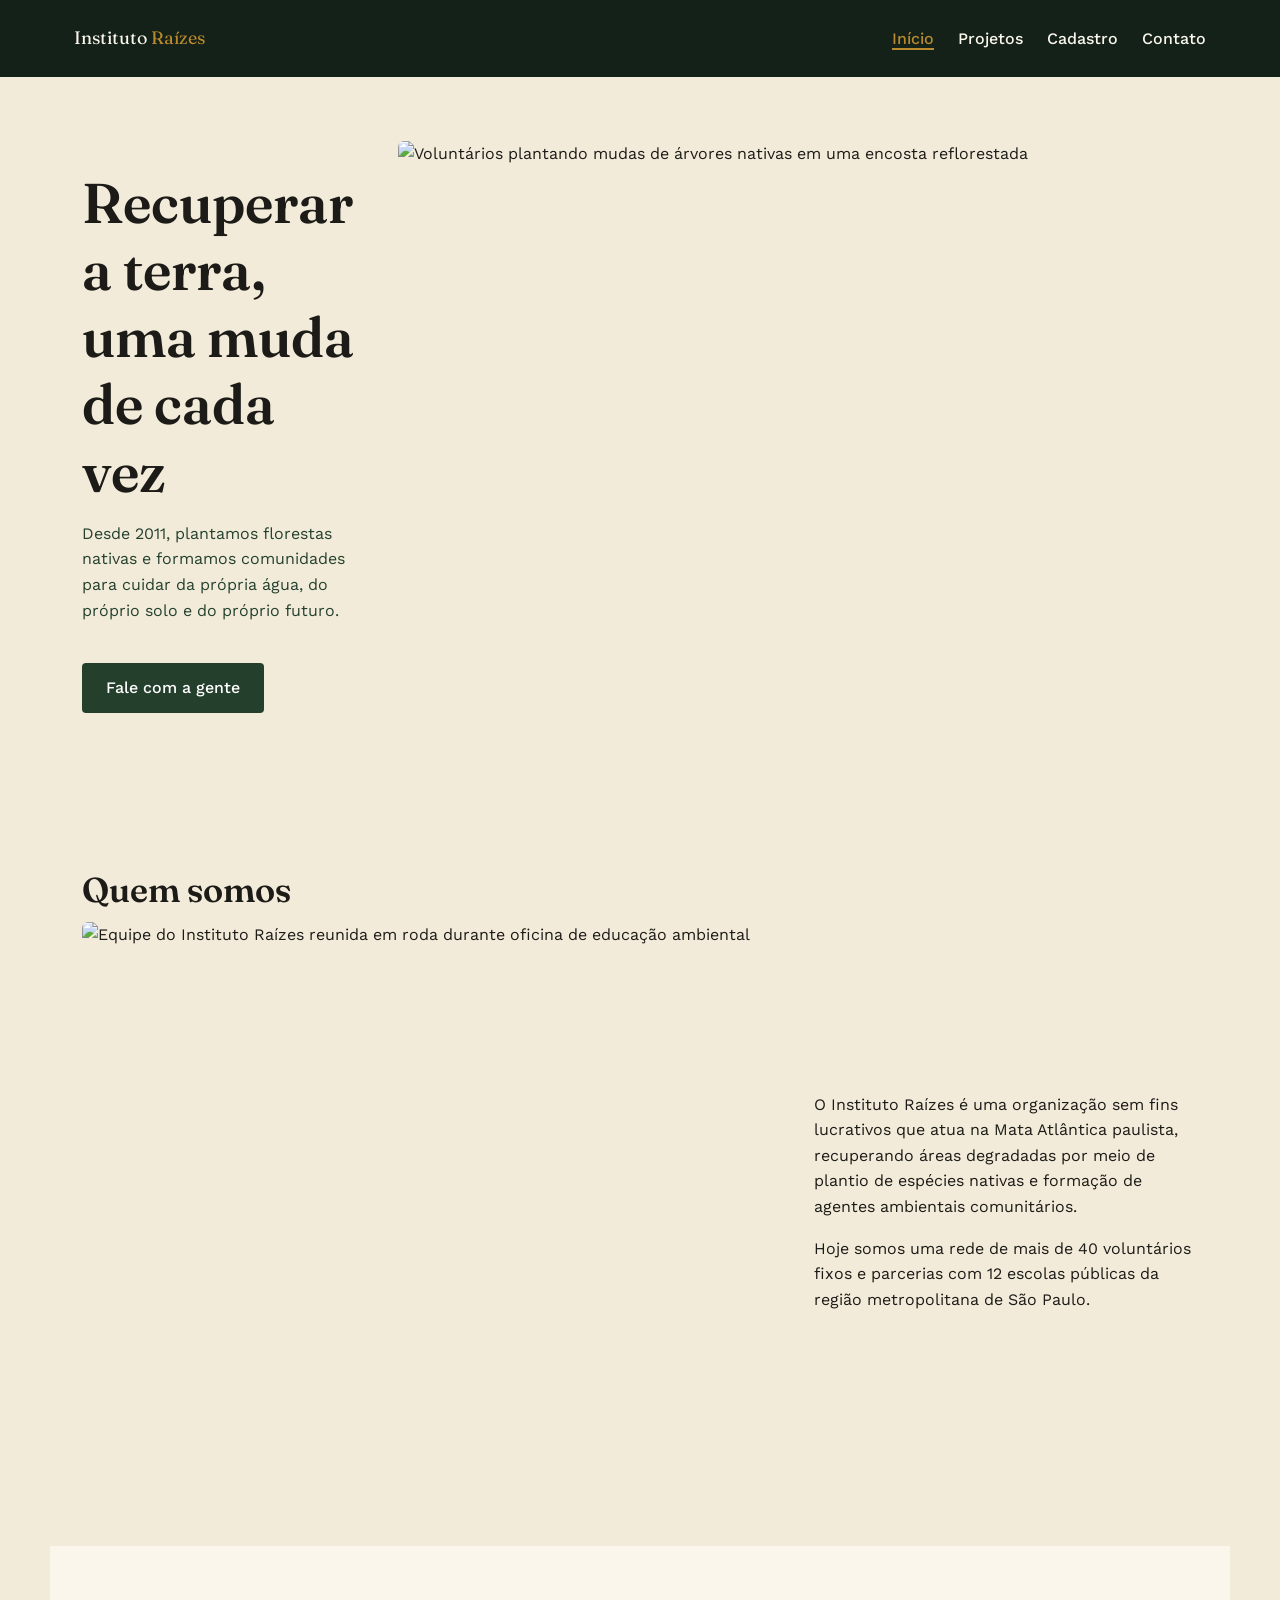
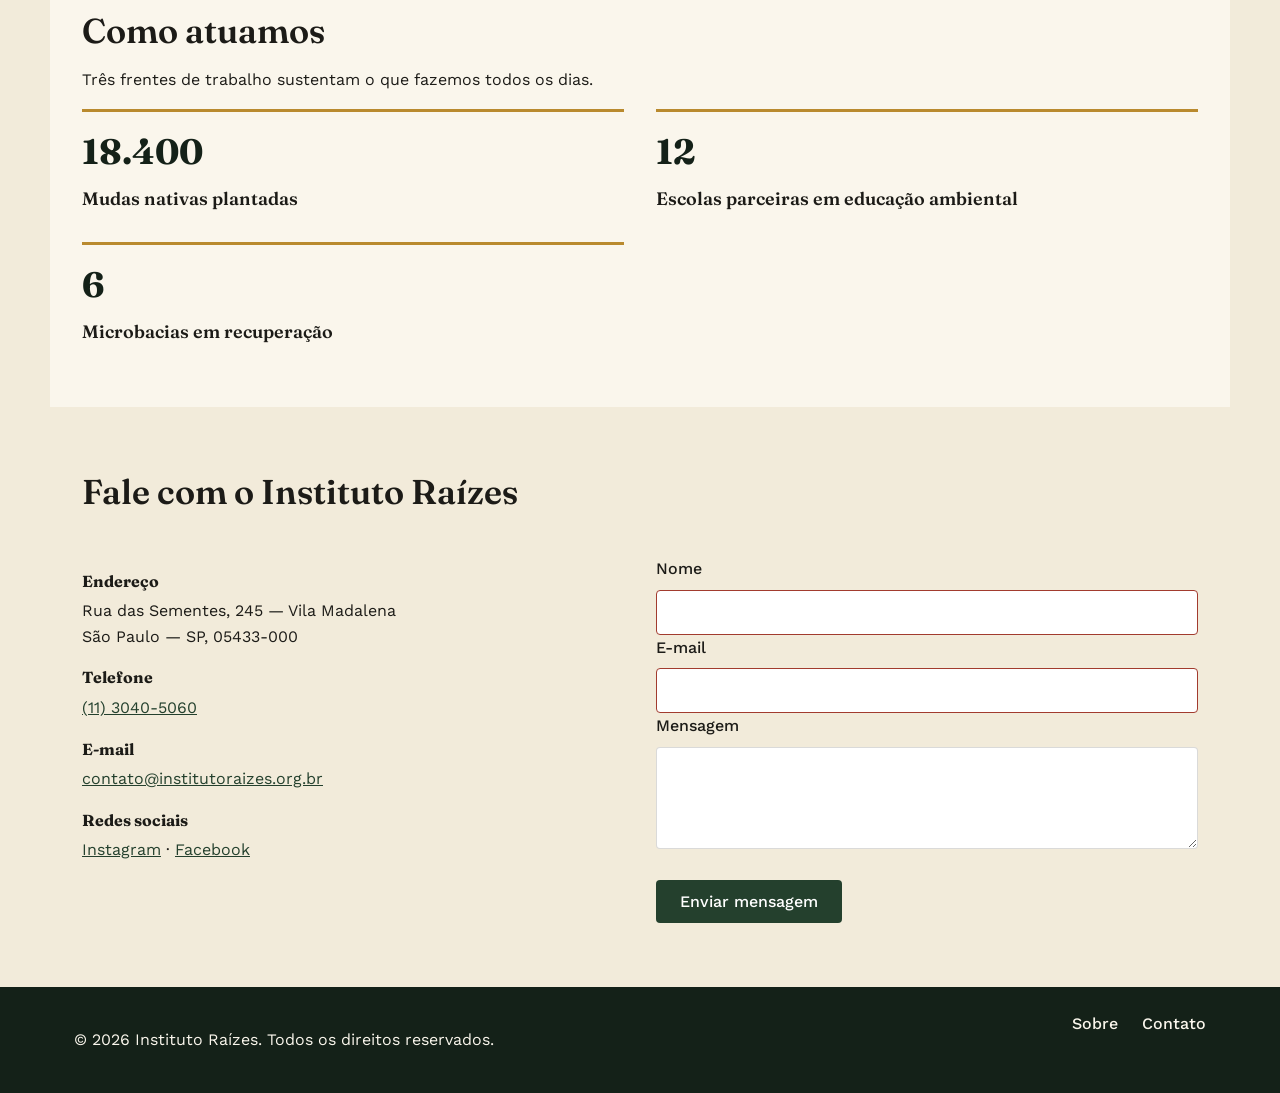
==== public/html/index.html @ 3fac2632 "Hierarchy Update" ====
<!DOCTYPE html>
<html lang="pt-BR">
<head>
<meta charset="UTF-8">
<meta name="viewport" content="width=device-width, initial-scale=1.0">
<title>Instituto Raízes — Reflorestamento e educação ambiental</title>
<meta name="description" content="Instituto Raízes: ONG de reflorestamento e educação ambiental em São Paulo. Conheça nosso trabalho e fale com a gente.">
<link rel="preconnect" href="https://fonts.googleapis.com">
<link rel="preconnect" href="https://fonts.gstatic.com" crossorigin>
<link href="https://fonts.googleapis.com/css2?family=Fraunces:opsz,wght@9..144,500;9..144,600;9..144,700&family=Work+Sans:wght@400;500;600&display=swap" rel="stylesheet">
<link rel="stylesheet" href="../css/style.css">
</head>
<body>

<a class="skip-link" href="#conteudo-principal">Pular para o conteúdo principal</a>

<header>
  <div class="header-inner">
    <p class="brand">Instituto <span>Raízes</span></p>
    <nav aria-label="Navegação principal">
      <ul>
        <li><a href="index.html" aria-current="page">Início</a></li>
        <li><a href="projetos.html">Projetos</a></li>
        <li><a href="cadastro.html">Cadastro</a></li>
        <li><a href="#contato">Contato</a></li>
      </ul>
    </nav>
  </div>
</header>

<main id="conteudo-principal">

  <section class="hero" aria-labelledby="hero-titulo">
    <div class="hero-texto">
      <h1 id="hero-titulo">Recuperar a terra, uma muda de cada vez</h1>
      <p>Desde 2011, plantamos florestas nativas e formamos comunidades para cuidar da própria água, do próprio solo e do próprio futuro.</p>
      <a class="botao" href="#contato">Fale com a gente</a>
    </div>
    <img
      src="https://picsum.photos/seed/raizes-plantio/800/600"
      alt="Voluntários plantando mudas de árvores nativas em uma encosta reflorestada"
      width="800" height="600" loading="eager">
  </section>

  <section id="sobre" aria-labelledby="sobre-titulo">
    <h2 id="sobre-titulo">Quem somos</h2>
    <div class="sobre-grade">
      <img
        src="https://picsum.photos/seed/raizes-equipe/700/560"
        alt="Equipe do Instituto Raízes reunida em roda durante oficina de educação ambiental"
        width="700" height="560" loading="lazy">
      <div class="sobre-texto">
        <p>O Instituto Raízes é uma organização sem fins lucrativos que atua na Mata Atlântica paulista, recuperando áreas degradadas por meio de plantio de espécies nativas e formação de agentes ambientais comunitários.</p>
        <p>Hoje somos uma rede de mais de 40 voluntários fixos e parcerias com 12 escolas públicas da região metropolitana de São Paulo.</p>
      </div>
    </div>
  </section>

  <section id="atuacao" aria-labelledby="atuacao-titulo">
    <h2 id="atuacao-titulo">Como atuamos</h2>
    <p>Três frentes de trabalho sustentam o que fazemos todos os dias.</p>
    <div class="numeros">
      <article>
        <p class="numero">18.400</p>
        <h3>Mudas nativas plantadas</h3>
      </article>
      <article>
        <p class="numero">12</p>
        <h3>Escolas parceiras em educação ambiental</h3>
      </article>
      <article>
        <p class="numero">6</p>
        <h3>Microbacias em recuperação</h3>
      </article>
    </div>
  </section>

  <section id="contato" aria-labelledby="contato-titulo">
    <h2 id="contato-titulo">Fale com o Instituto Raízes</h2>
    <div class="contato-grade">
      <address>
        <p>
          <strong>Endereço</strong>
          Rua das Sementes, 245 — Vila Madalena<br>
          São Paulo — SP, 05433-000
        </p>
        <p>
          <strong>Telefone</strong>
          <a href="tel:+551130405060">(11) 3040-5060</a>
        </p>
        <p>
          <strong>E-mail</strong>
          <a href="mailto:contato@institutoraizes.org.br">contato@institutoraizes.org.br</a>
        </p>
        <p>
          <strong>Redes sociais</strong>
          <a href="https://instagram.com/institutoraizes">Instagram</a> ·
          <a href="https://facebook.com/institutoraizes">Facebook</a>
        </p>
      </address>

      <form aria-label="Formulário de contato">
        <div>
          <label for="nome">Nome</label>
          <input type="text" id="nome" name="nome" required>
        </div>
        <div>
          <label for="email">E-mail</label>
          <input type="email" id="email" name="email" required>
        </div>
        <div>
          <label for="mensagem">Mensagem</label>
          <textarea id="mensagem" name="mensagem" rows="4" required></textarea>
        </div>
        <button type="submit" class="botao">Enviar mensagem</button>
      </form>
    </div>
  </section>

</main>

<footer>
  <div class="footer-inner">
    <p>&copy; 2026 Instituto Raízes. Todos os direitos reservados.</p>
    <nav aria-label="Links secundários do rodapé">
      <ul>
        <li><a href="#sobre">Sobre</a></li>
        <li><a href="#contato">Contato</a></li>
      </ul>
    </nav>
  </div>
</footer>

</body>
</html>
---- public/css/style.css ----
/* ==========================================================================
   DESIGN SYSTEM — Instituto Raízes
   Compartilhado por index.html, projetos.html e cadastro.html.
   Organização: 1) tokens, 2) reset, 3) tipografia, 4) layout,
   5) grid macro de 12 colunas + componentes, 6) breakpoints responsivos.
   ========================================================================== */

/* --------------------------------------------------------------------
   1. DESIGN TOKENS
   -------------------------------------------------------------------- */
:root {

  /* Cores primárias — identidade institucional (verde floresta) */
  --color-primary-900: #142118;
  --color-primary-700: #24402D;
  --color-primary-500: #5C8256;

  /* Cores secundárias — ação, destaque, foco */
  --color-secondary-600: #B98A2E;
  --color-secondary-300: #E7C583;

  /* Cores semânticas — feedback do sistema */
  --color-danger-600: #A23B2E;
  --color-success-600: #3F7A4E;

  /* Cores neutras — texto, fundo, superfícies, bordas */
  --color-neutral-000: #FFFFFF;
  --color-neutral-050: #FAF6EC;
  --color-neutral-100: #F2EBDA;
  --color-neutral-900: #1C1B17;
  --color-line: rgba(28, 27, 23, 0.16);

  /* Tipografia — famílias */
  --font-display: "Fraunces", serif;
  --font-body: "Work Sans", sans-serif;

  /* Tipografia — escala hierárquica (6 patamares) */
  --text-display: clamp(2.25rem, 1.4rem + 3vw, 3.5rem);
  --text-h2:      clamp(1.5rem, 1.15rem + 1.5vw, 2.15rem);
  --text-h3:      1.125rem;
  --text-h4:      1rem;
  --text-body:    1rem;
  --text-small:   0.875rem;

  --leading-tight:  1.2;
  --leading-normal: 1.6;

  /* Espaçamento — escala modular, base 4px */
  --space-1: 0.25rem;
  --space-2: 0.5rem;
  --space-3: 0.75rem;
  --space-4: 1rem;
  --space-5: 1.5rem;
  --space-6: 2rem;
  --space-7: 3rem;
  --space-8: 4rem;

  --radius-sm: 4px;
  --radius-md: 6px;
  --transition-base: 150ms ease;

  /* Grid macro — 12 colunas (ver seção 5) */
  --grid-columns: 12;
  --grid-gap: var(--space-5);

  /* Contêiner — largura útil do conteúdo (varia nos breakpoints, seção 6) */
  --container-max: 1100px;
}

/*
  BREAKPOINTS DO PROJETO (documentados aqui; CSS não permite var() dentro
  de @media, por isso os valores em px são repetidos nas regras da seção 6):

  1)  640px  — smartphones grandes / phablets
  2)  768px  — tablets em retrato
  3)  1024px — tablets em paisagem / notebooks
  4)  1280px — desktops padrão
  5)  1536px — desktops panorâmicos / telas ultrawide
*/

/* --------------------------------------------------------------------
   2. RESET BASE
   -------------------------------------------------------------------- */
* { box-sizing: border-box; }
html { scroll-behavior: smooth; }

body {
  margin: 0;
  background: var(--color-neutral-100);
  color: var(--color-neutral-900);
  font-family: var(--font-body);
  font-size: var(--text-body);
  line-height: var(--leading-normal);
}

img {
  max-width: 100%;
  height: auto;
  display: block;
  border-radius: var(--radius-md);
}

/* --------------------------------------------------------------------
   3. TIPOGRAFIA
   -------------------------------------------------------------------- */
h1, h2, h3, h4, legend {
  font-family: var(--font-display);
  font-weight: 600;
  line-height: var(--leading-tight);
  margin: 0 0 var(--space-3);
}
h1 { font-size: var(--text-display); }
h2 { font-size: var(--text-h2); margin-top: 0; }
h3 { font-size: var(--text-h3); margin-top: var(--space-6); }
h4 { font-size: var(--text-h4); }

p { max-width: 65ch; }

.dica {
  display: block;
  font-size: var(--text-small);
  color: var(--color-primary-700);
  margin-top: var(--space-1);
}

a { color: var(--color-primary-700); }
a:focus-visible, button:focus-visible, input:focus-visible,
select:focus-visible, textarea:focus-visible, summary:focus-visible {
  outline: 3px solid var(--color-secondary-600);
  outline-offset: 2px;
}

/* --------------------------------------------------------------------
   4. LAYOUT — cabeçalho, navegação, seções, rodapé
   -------------------------------------------------------------------- */
.skip-link {
  position: absolute;
  left: -999px;
  top: 0;
  background: var(--color-secondary-600);
  color: var(--color-neutral-000);
  padding: var(--space-3) var(--space-4);
  z-index: 100;
}
.skip-link:focus { left: var(--space-2); top: var(--space-2); }

header, footer {
  background: var(--color-primary-900);
  color: var(--color-neutral-050);
}
.header-inner, .footer-inner {
  max-width: var(--container-max);
  margin: 0 auto;
  padding: var(--space-5);
  display: flex;
  justify-content: space-between;
  align-items: center;
  gap: var(--space-4);
  flex-wrap: wrap;
}
.footer-inner { align-items: flex-start; }

.brand { font-family: var(--font-display); font-size: var(--text-h3); margin: 0; }
.brand span { color: var(--color-secondary-600); }

nav ul { list-style: none; display: flex; gap: var(--space-5); margin: 0; padding: 0; }
header nav a, footer nav a {
  color: var(--color-neutral-050);
  text-decoration: none;
  font-weight: 500;
}
header nav a:hover { color: var(--color-secondary-600); }
header nav a[aria-current="page"] {
  color: var(--color-secondary-600);
  border-bottom: 2px solid var(--color-secondary-600);
}

section {
  max-width: var(--container-max);
  margin: 0 auto;
  padding: var(--space-8) var(--space-5);
}

.pagina-formulario {
  max-width: 760px;
  margin: 0 auto;
  padding: var(--space-7) var(--space-5) var(--space-8);
}

/* --------------------------------------------------------------------
   5. GRID MACRO (12 colunas) + COMPONENTES
   --------------------------------------------------------------------
   Todo bloco de layout bidimensional da plataforma nasce do mesmo
   sistema: 12 trilhas de largura igual (repeat(12, 1fr)). No mobile
   (padrão, sem media query), cada item ocupa as 12 colunas — ou seja,
   a página é lida em uma única coluna. A partir dos breakpoints da
   seção 6, os itens passam a ocupar frações específicas dessas 12
   colunas (5/7, 6/6, 4/4/4 etc.), o que dita as áreas macroscópicas
   do layout em cada faixa de tela.
   -------------------------------------------------------------------- */

.hero, .sobre-grade, .contato-grade, .linha,
.frentes-grade, .vagas-grade, .doacoes-grade, .numeros {
  display: grid;
  grid-template-columns: repeat(var(--grid-columns), 1fr);
  gap: var(--grid-gap);
  align-items: start;
}

/* Base mobile: cada item ocupa a largura total do grid (12/12) */
.hero > *, .sobre-grade > *, .contato-grade > *, .linha > *,
.frentes-grade > *, .vagas-grade > *, .doacoes-grade > *, .numeros > * {
  grid-column: span 12;
}

.hero, .contato-grade { align-items: center; }
.sobre-grade { align-items: center; }

.hero p, .hero-projetos p { color: var(--color-primary-700); }

#atuacao, #frentes, #doacoes { background: var(--color-neutral-050); }

.vagas-grade article, .doacoes-grade article {
  background: var(--color-neutral-050);
  border-top: 3px solid var(--color-secondary-600);
  padding: var(--space-5);
  border-radius: var(--radius-sm);
}
#doacoes .doacoes-grade article { background: var(--color-neutral-000); }

.numeros article { border-top: 3px solid var(--color-secondary-600); padding-top: var(--space-3); }
.numero {
  font-family: var(--font-display);
  font-size: 2.2rem;
  font-weight: 700;
  color: var(--color-primary-900);
  margin: 0;
}

address { font-style: normal; }
address p { margin: 0 0 var(--space-4); }
address strong { display: block; margin-bottom: var(--space-1); font-family: var(--font-display); }

ol.passos { padding-left: var(--space-5); margin-top: var(--space-4); }
ol.passos li { margin-bottom: var(--space-2); max-width: 60ch; }

details { border-bottom: 1px solid var(--color-line); padding: var(--space-3) 0; }
details summary { cursor: pointer; font-weight: 500; font-family: var(--font-display); }
details p { margin: var(--space-2) 0 0; color: var(--color-primary-700); }

/* --------------------------------------------------------------------
   5b. FLEXBOX — alinhamento microscópico de componentes
   --------------------------------------------------------------------
   O Grid (seção 5) resolve ONDE cada bloco fica na página — a área
   macroscópica. O Flexbox resolve COMO os elementos se alinham
   dentro de cada bloco, em um único eixo (linha ou coluna): título,
   texto, lista de detalhes e botão dentro de um cartão; logotipo e
   navegação dentro do cabeçalho; ícone e rótulo dentro de uma opção
   de formulário. Os contentores flex do projeto são:

   1) .header-inner / .footer-inner — logotipo à esquerda, navegação
      à direita, com quebra de linha automática quando o espaço não
      é suficiente. Propriedades: display:flex; justify-content:
      space-between; align-items:center; flex-wrap:wrap; gap.
      (Declaração original na seção 4, mantida ali por contexto.)

   2) nav ul — distribui os links de navegação em linha, com
      espaçamento uniforme (gap) e quebra automática em telas
      estreitas. Propriedades: display:flex; flex-wrap:wrap; gap.
      (Declaração original na seção 4.)

   3) .opcao — alinha o input (rádio/checkbox) com o texto do
      rótulo pelo topo do eixo transversal, para que rótulos longos
      que quebram em duas linhas não empurrem o input para o centro.
      Propriedades: display:flex; align-items:flex-start; gap.
      (Declaração original nesta seção, junto aos componentes de
      formulário — ver adiante.)

   4) .hero-texto — empilha título, parágrafo e botão do hero em
      coluna, com espaçamento consistente via gap, eliminando a
      dependência de margens individuais que colapsam de forma
      imprevisível entre elementos de tipos diferentes.

   5) Cartões de projeto/vaga/doação (.frentes-grade article,
      .vagas-grade article, .doacoes-grade article) — o Grid já
      garante que todos os cartões de uma mesma linha tenham a
      MESMA altura (align-items:stretch é o padrão do Grid). O
      Flexbox então organiza o conteúdo DENTRO de cada cartão já
      esticado, mantendo título, texto e detalhes alinhados ao topo
      mesmo quando o texto de um cartão vizinho é mais longo e
      "excede o espaço original concebido".

   6) .numeros article — empilha o número de impacto e sua legenda
      em coluna, com espaçamento consistente e altura igual entre
      os três cartões da linha (herdada do Grid).

   7) .links-inline — distribui os links de redes sociais em linha,
      com espaçamento uniforme via gap, no lugar de um separador de
      texto "·" fixo — se um link for adicionado ou removido, o
      espaçamento se ajusta sozinho.

   8) .botao — mantém o rótulo do botão centralizado nos dois eixos
      (principal e transversal), preparado para receber um ícone no
      futuro sem quebrar o alinhamento.
   -------------------------------------------------------------------- */

.hero-texto {
  display: flex;
  flex-direction: column;
  align-items: flex-start;
  gap: var(--space-4);
}

.frentes-grade article, .vagas-grade article, .doacoes-grade article {
  display: flex;
  flex-direction: column;
  gap: var(--space-3);
  height: 100%;
}

.numeros article {
  display: flex;
  flex-direction: column;
  gap: var(--space-2);
  height: 100%;
}

.hero-texto > *,
.frentes-grade article > *, .vagas-grade article > *, .doacoes-grade article > *,
.numeros article > * {
  margin: 0;
}

dl { margin: var(--space-3) 0 0; }
dt { font-weight: 600; font-size: var(--text-small); color: var(--color-primary-700); margin-top: var(--space-2); }
dd { margin: var(--space-1) 0 0; }

.links-inline {
  display: flex;
  flex-wrap: wrap;
  gap: var(--space-2) var(--space-4);
}

table { width: 100%; border-collapse: collapse; margin-top: var(--space-4); background: var(--color-neutral-000); }
caption { text-align: left; font-weight: 500; margin-bottom: var(--space-2); color: var(--color-primary-700); }
th, td { text-align: left; padding: var(--space-3) var(--space-4); border-bottom: 1px solid var(--color-line); }
th { font-family: var(--font-display); font-weight: 600; }

.botao {
  display: inline-flex;
  align-items: center;
  justify-content: center;
  gap: var(--space-2);
  margin-top: var(--space-5);
  padding: var(--space-3) var(--space-5);
  background: var(--color-primary-700);
  color: var(--color-neutral-000);
  border: none;
  text-decoration: none;
  border-radius: var(--radius-sm);
  font-family: var(--font-body);
  font-size: var(--text-body);
  font-weight: 500;
  cursor: pointer;
  transition: background var(--transition-base);
}
.botao:hover { background: var(--color-primary-900); }

form { margin-top: var(--space-6); }

fieldset {
  border: 1px solid var(--color-line);
  border-radius: var(--radius-md);
  padding: var(--space-5) var(--space-6) var(--space-6);
  margin: 0 0 var(--space-6);
}
legend { padding: 0 var(--space-2); font-size: var(--text-h3); margin: 0; }

.campo { margin-bottom: var(--space-5); }
.campo:last-child { margin-bottom: 0; }

label { display: block; font-weight: 500; margin-bottom: var(--space-2); }

input[type="text"], input[type="email"], input[type="tel"],
input[type="date"], select, textarea {
  width: 100%;
  padding: var(--space-3);
  border: 1px solid var(--color-line);
  border-radius: var(--radius-sm);
  font-family: inherit;
  font-size: var(--text-body);
  background: var(--color-neutral-000);
}
input:invalid:not(:placeholder-shown) { border-color: var(--color-danger-600); }

.opcao { display: flex; align-items: flex-start; gap: var(--space-3); margin-bottom: var(--space-3); }
.opcao input { margin-top: var(--space-1); }
.opcao label { font-weight: 400; margin-bottom: 0; }

/* --------------------------------------------------------------------
   6. BREAKPOINTS RESPONSIVOS (mobile-first, 5 cenários)
   -------------------------------------------------------------------- */

/* Breakpoint 1 — 640px: smartphones grandes / phablets.
   Pares curtos (números de impacto, linhas de formulário) já
   aproveitam a largura extra dividindo o grid em 2 colunas de 6/12. */
@media (min-width: 640px) {
  .numeros > *, .linha > * { grid-column: span 6; }
}

/* Breakpoint 2 — 768px: tablets em retrato.
   Hero e "Quem somos" assumem composição assimétrica texto/imagem;
   contato divide 6/6; grades de cards passam a 2 colunas (6/12). */
@media (min-width: 768px) {
  .hero > *:first-child        { grid-column: span 7; }
  .hero > *:last-child         { grid-column: span 5; }
  .sobre-grade > *:first-child { grid-column: span 5; }
  .sobre-grade > *:last-child  { grid-column: span 7; }
  .contato-grade > *           { grid-column: span 6; }
  .frentes-grade > *, .vagas-grade > *, .doacoes-grade > * { grid-column: span 6; }
}

/* Breakpoint 3 — 1024px: tablets em paisagem / notebooks.
   As grades de cards completam a divisão pensada para desktop:
   3 colunas reais (4/12 cada). Aumenta o respiro interno das seções. */
@media (min-width: 1024px) {
  .frentes-grade > *, .vagas-grade > *, .doacoes-grade > * { grid-column: span 4; }
  section { padding: var(--space-8) var(--space-6); }
}

/* Breakpoint 4 — 1280px: desktops padrão.
   Aumenta o espaçamento entre colunas e a largura útil do contêiner
   central, dando mais respiro entre os blocos de conteúdo. */
@media (min-width: 1280px) {
  :root { --container-max: 1180px; }
  .hero, .sobre-grade, .contato-grade,
  .frentes-grade, .vagas-grade, .doacoes-grade, .numeros {
    gap: var(--space-6);
  }
}

/* Breakpoint 5 — 1536px: desktops panorâmicos / telas ultrawide.
   Trava a largura máxima do conteúdo (evita linhas de texto e grids
   esticados demais) e amplia levemente a base tipográfica. */
@media (min-width: 1536px) {
  :root { --container-max: 1320px; }
  body { font-size: 1.0625rem; }
}

@media (prefers-reduced-motion: reduce) {
  html { scroll-behavior: auto; }
}
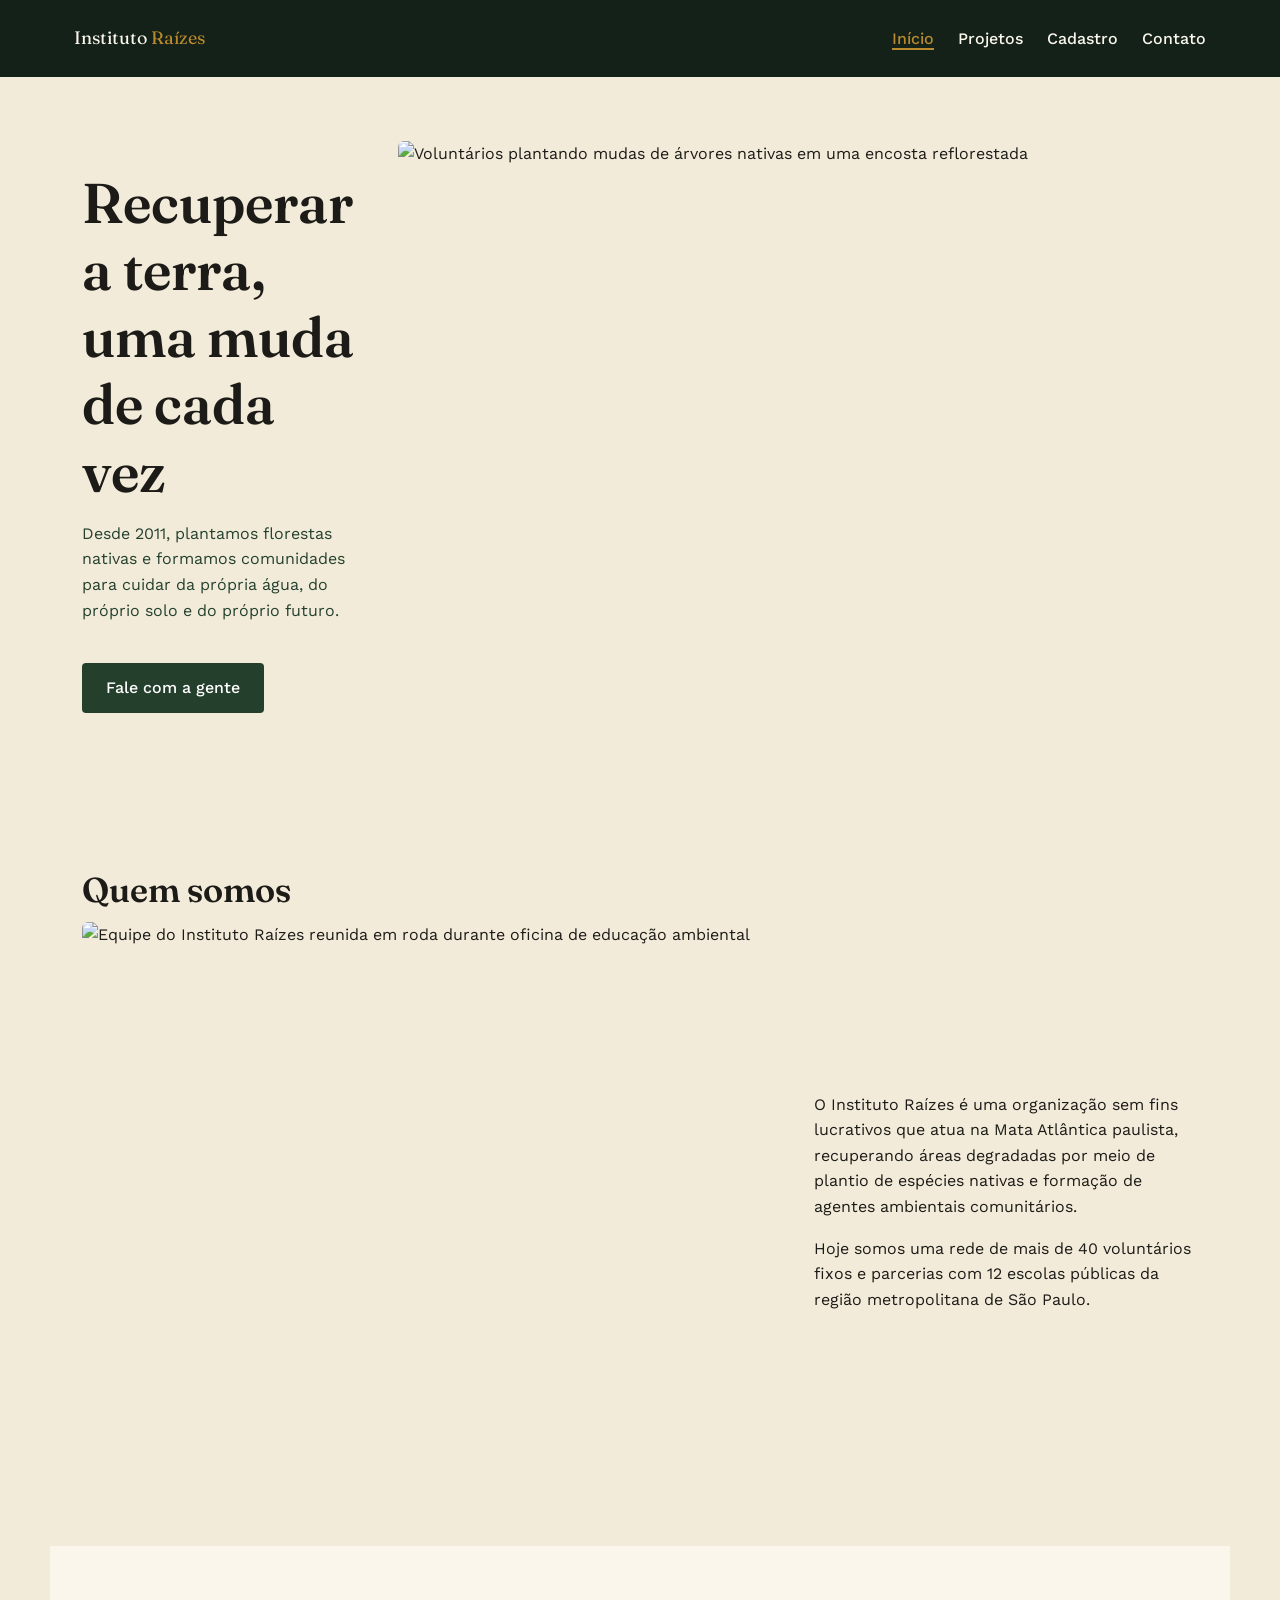
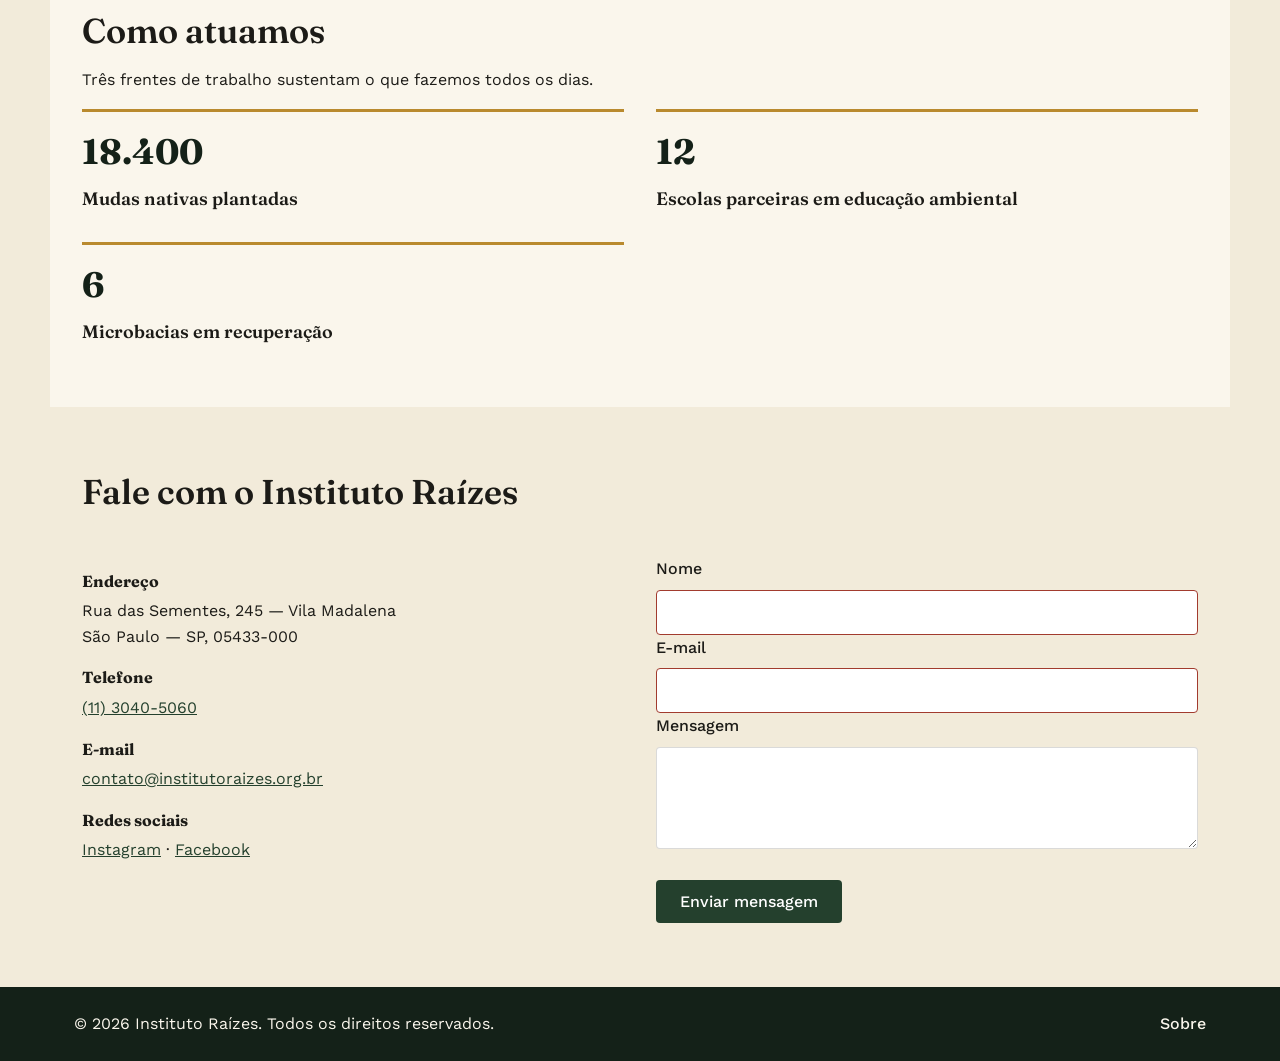
==== commit 443f43c4: "main.js and Single Page Application (SPA)" ====
--- a/public/html/index.html
+++ b/public/html/index.html
@@ -9,6 +9,7 @@
 <link rel="preconnect" href="https://fonts.gstatic.com" crossorigin>
 <link href="https://fonts.googleapis.com/css2?family=Fraunces:opsz,wght@9..144,500;9..144,600;9..144,700&family=Work+Sans:wght@400;500;600&display=swap" rel="stylesheet">
 <link rel="stylesheet" href="../css/style.css">
+<script src="../js/main.js" defer></script>
 </head>
 <body>
 
@@ -125,7 +126,6 @@
     <nav aria-label="Links secundários do rodapé">
       <ul>
         <li><a href="#sobre">Sobre</a></li>
-        <li><a href="#contato">Contato</a></li>
       </ul>
     </nav>
   </div>
--- a/public/css/style.css
+++ b/public/css/style.css
@@ -158,7 +158,12 @@
   gap: var(--space-4);
   flex-wrap: wrap;
 }
-.footer-inner { align-items: flex-start; }
+.footer-inner {
+  align-items: center;
+}
+.footer-inner p {
+  margin: 0;
+}
 
 .brand { font-family: var(--font-display); font-size: var(--text-h3); margin: 0; }
 .brand span { color: var(--color-secondary-600); }
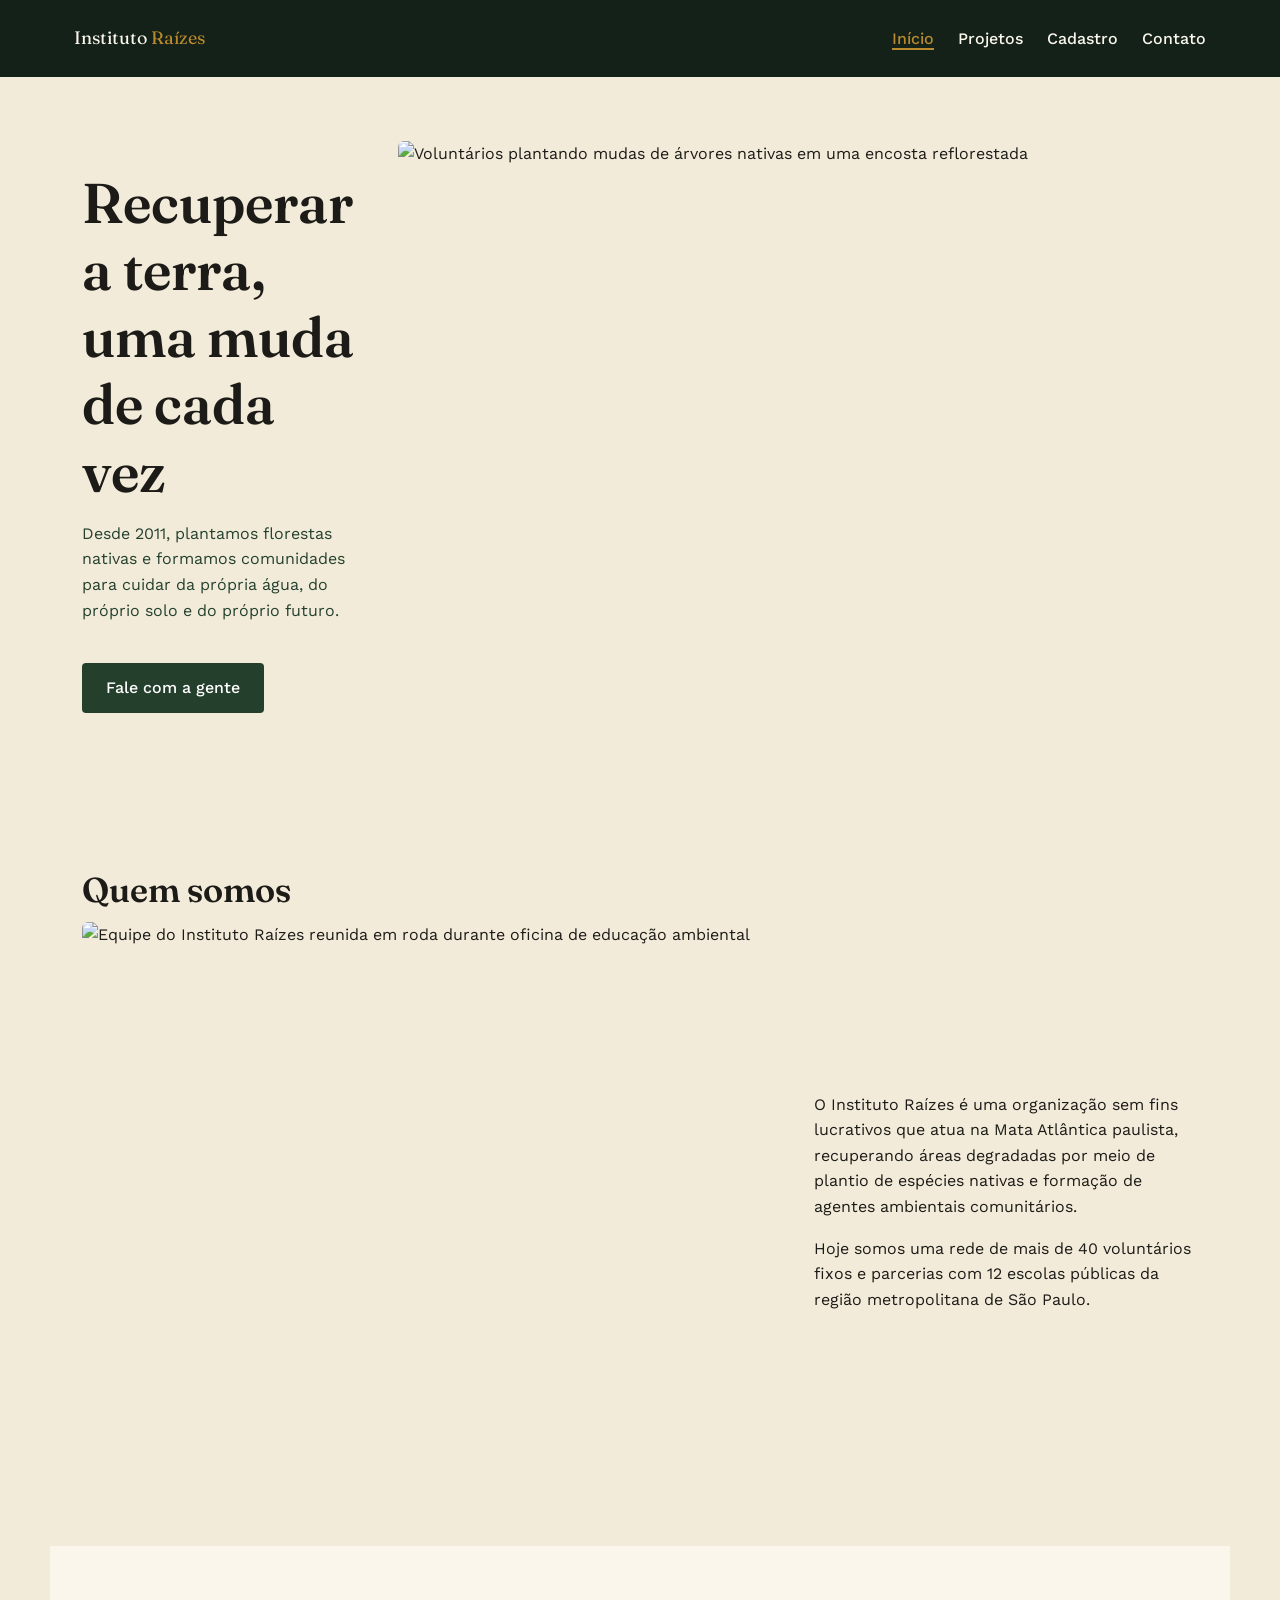
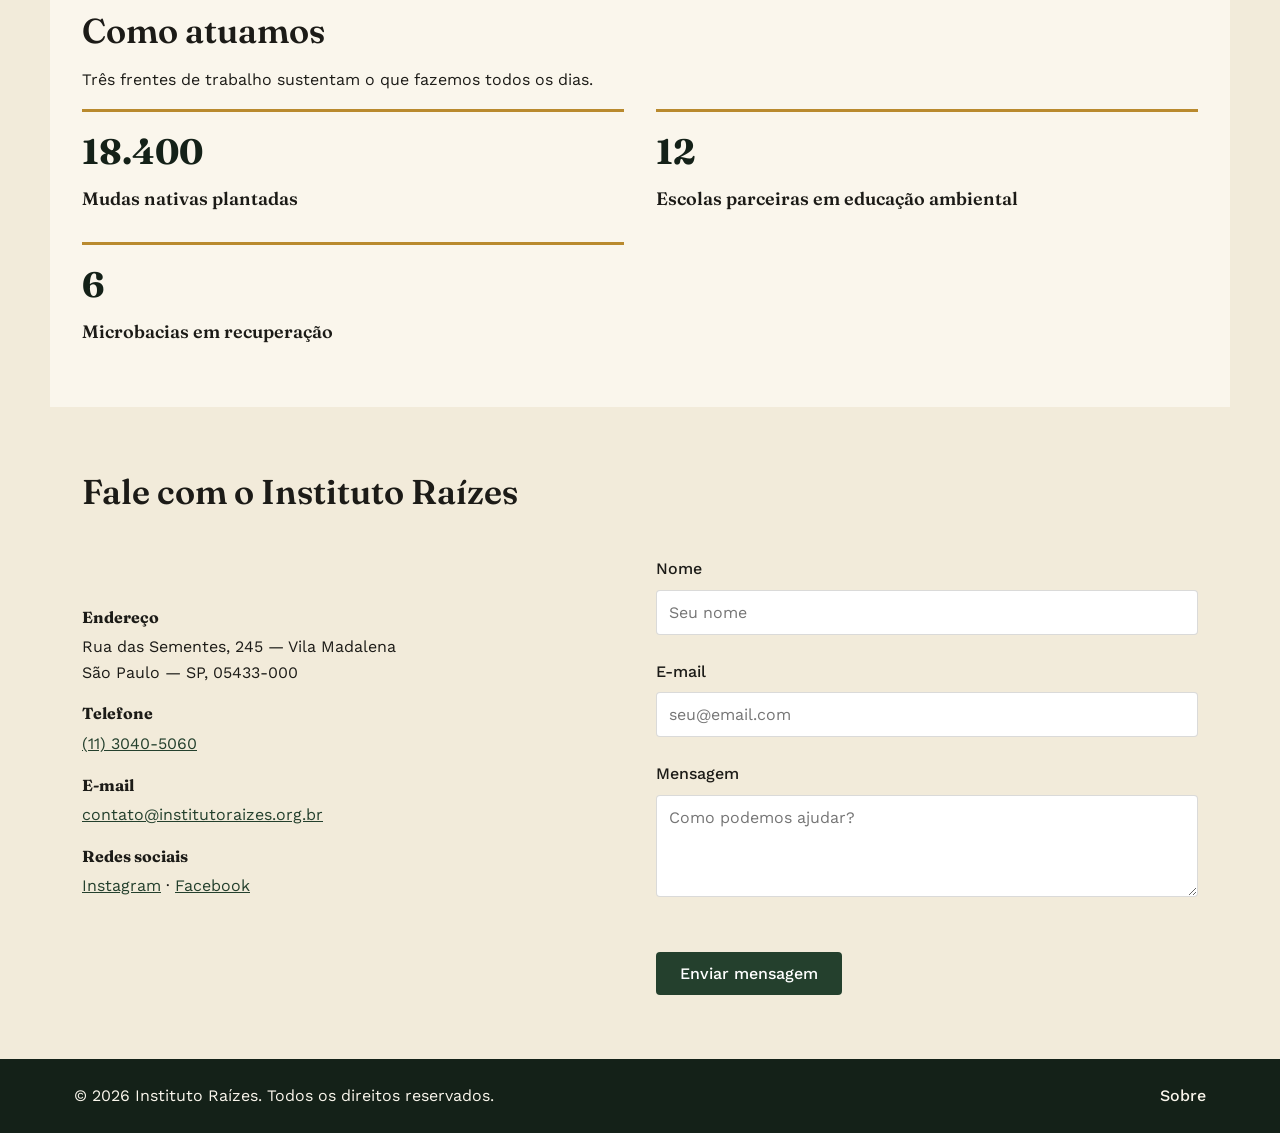
==== commit f4c3a9a6: "Interactivity functions added" ====
--- a/public/html/index.html
+++ b/public/html/index.html
@@ -18,7 +18,10 @@
 <header>
   <div class="header-inner">
     <p class="brand">Instituto <span>Raízes</span></p>
-    <nav aria-label="Navegação principal">
+    <button class="menu-toggle" id="menu-toggle" aria-expanded="false" aria-controls="menu-principal" aria-label="Abrir menu de navegação">
+      ☰ Menu
+    </button>
+    <nav id="menu-principal" aria-label="Navegação principal">
       <ul>
         <li><a href="index.html" aria-current="page">Início</a></li>
         <li><a href="projetos.html">Projetos</a></li>
--- a/public/css/style.css
+++ b/public/css/style.css
@@ -178,6 +178,72 @@
 header nav a[aria-current="page"] {
   color: var(--color-secondary-600);
   border-bottom: 2px solid var(--color-secondary-600);
+}
+
+/* Botão Menu Mobile (Hamburguer) */
+.menu-toggle {
+  display: none;
+  background: transparent;
+  border: 1px solid var(--color-line);
+  color: var(--color-neutral-050);
+  padding: var(--space-2) var(--space-3);
+  border-radius: var(--radius-sm);
+  font-family: inherit;
+  font-size: var(--text-small);
+  font-weight: 500;
+  cursor: pointer;
+  align-items: center;
+  gap: var(--space-1);
+  transition: background var(--transition-base);
+}
+.menu-toggle:hover {
+  background: rgba(255, 255, 255, 0.1);
+}
+
+@media (max-width: 767px) {
+  .menu-toggle {
+    display: inline-flex;
+  }
+  header nav#menu-principal {
+    display: none;
+    width: 100%;
+    margin-top: var(--space-3);
+  }
+  header nav#menu-principal.menu-aberto {
+    display: block;
+  }
+  header nav#menu-principal ul {
+    flex-direction: column;
+    gap: var(--space-3);
+    padding: var(--space-3) 0 var(--space-2);
+    border-top: 1px solid rgba(255, 255, 255, 0.12);
+  }
+}
+
+/* Classes dinâmicas de validação e feedback interativo */
+.campo-erro {
+  color: var(--color-danger-600);
+  font-size: var(--text-small);
+  margin-top: var(--space-1);
+  display: block;
+}
+input.input-valido, textarea.input-valido {
+  border-color: var(--color-success-600) !important;
+}
+input.input-invalido, textarea.input-invalido {
+  border-color: var(--color-danger-600) !important;
+}
+.msg-feedback {
+  padding: 1rem 1.25rem;
+  margin-bottom: 1.5rem;
+  border-radius: var(--radius-sm);
+  background: var(--color-neutral-050);
+  border-left: 4px solid var(--color-success-600);
+  animation: fadeIn 200ms ease;
+}
+@keyframes fadeIn {
+  from { opacity: 0; transform: translateY(-4px); }
+  to { opacity: 1; transform: translateY(0); }
 }
 
 section {
